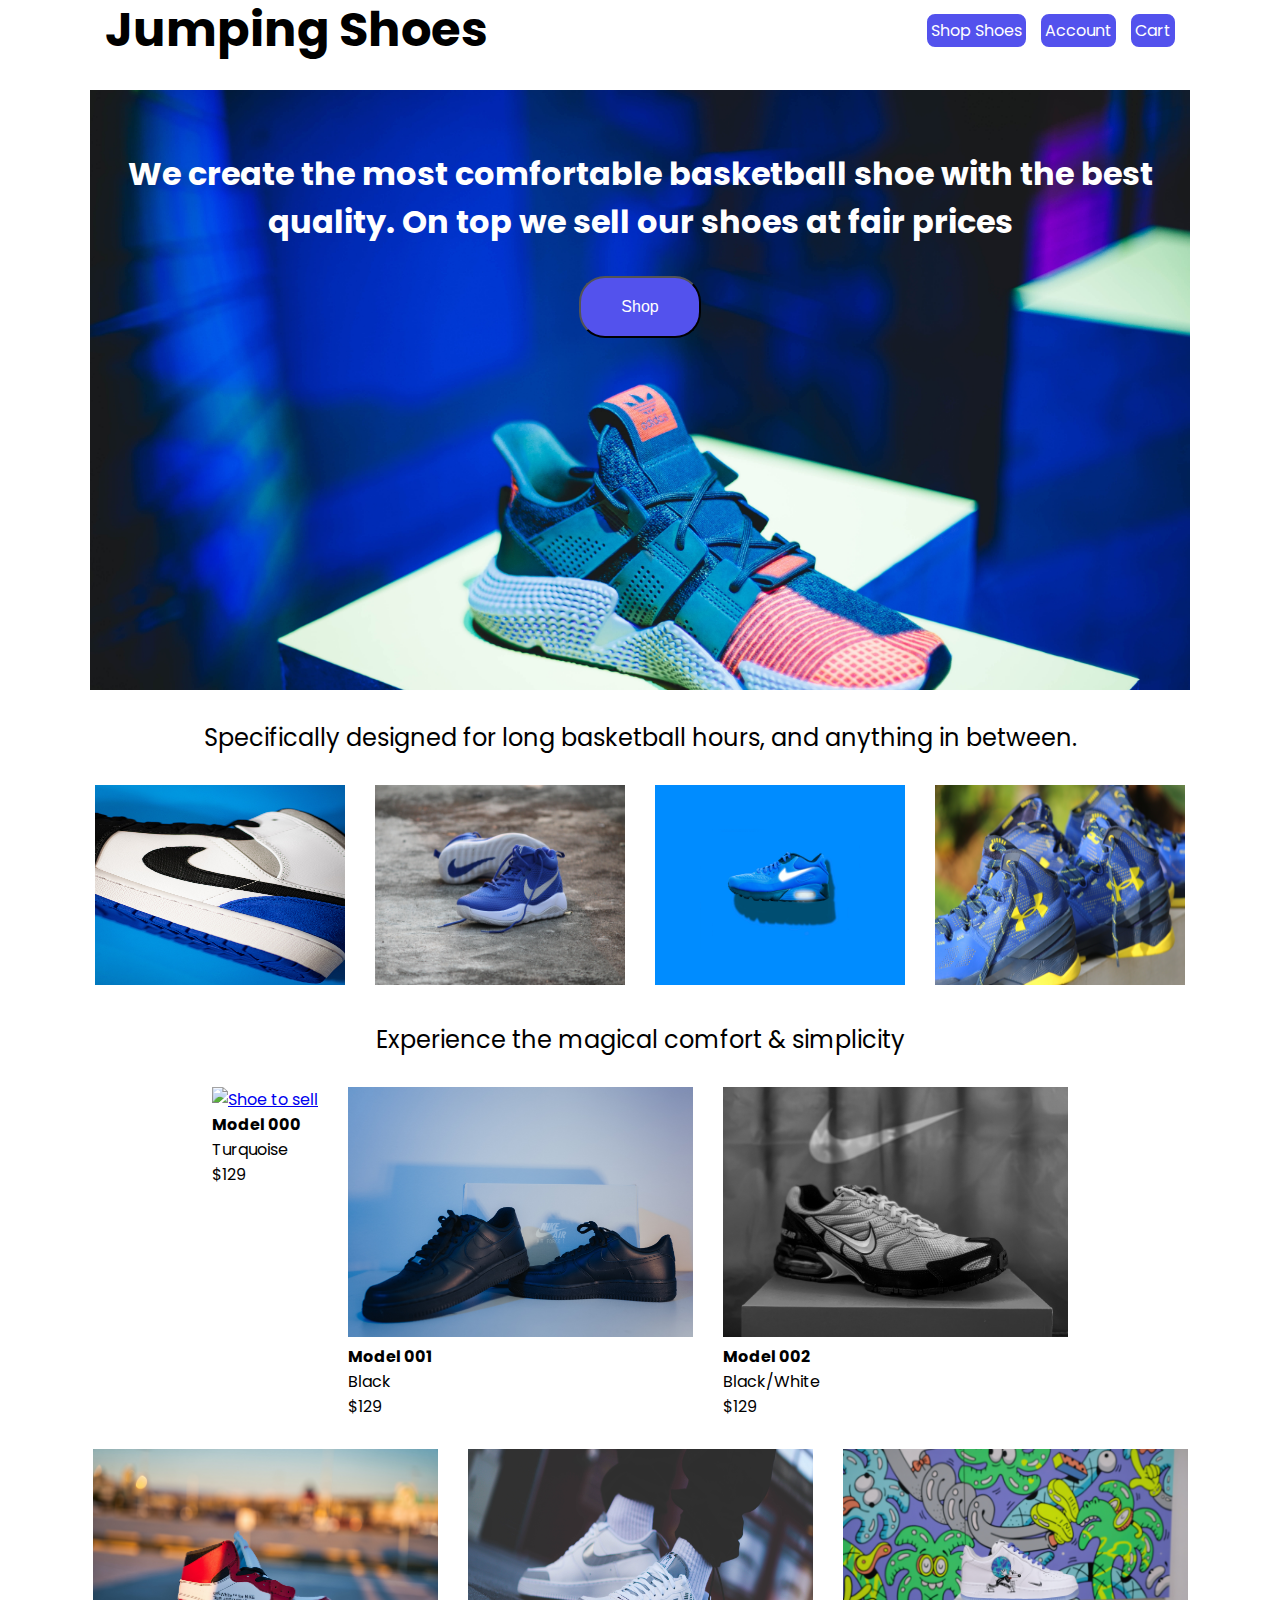
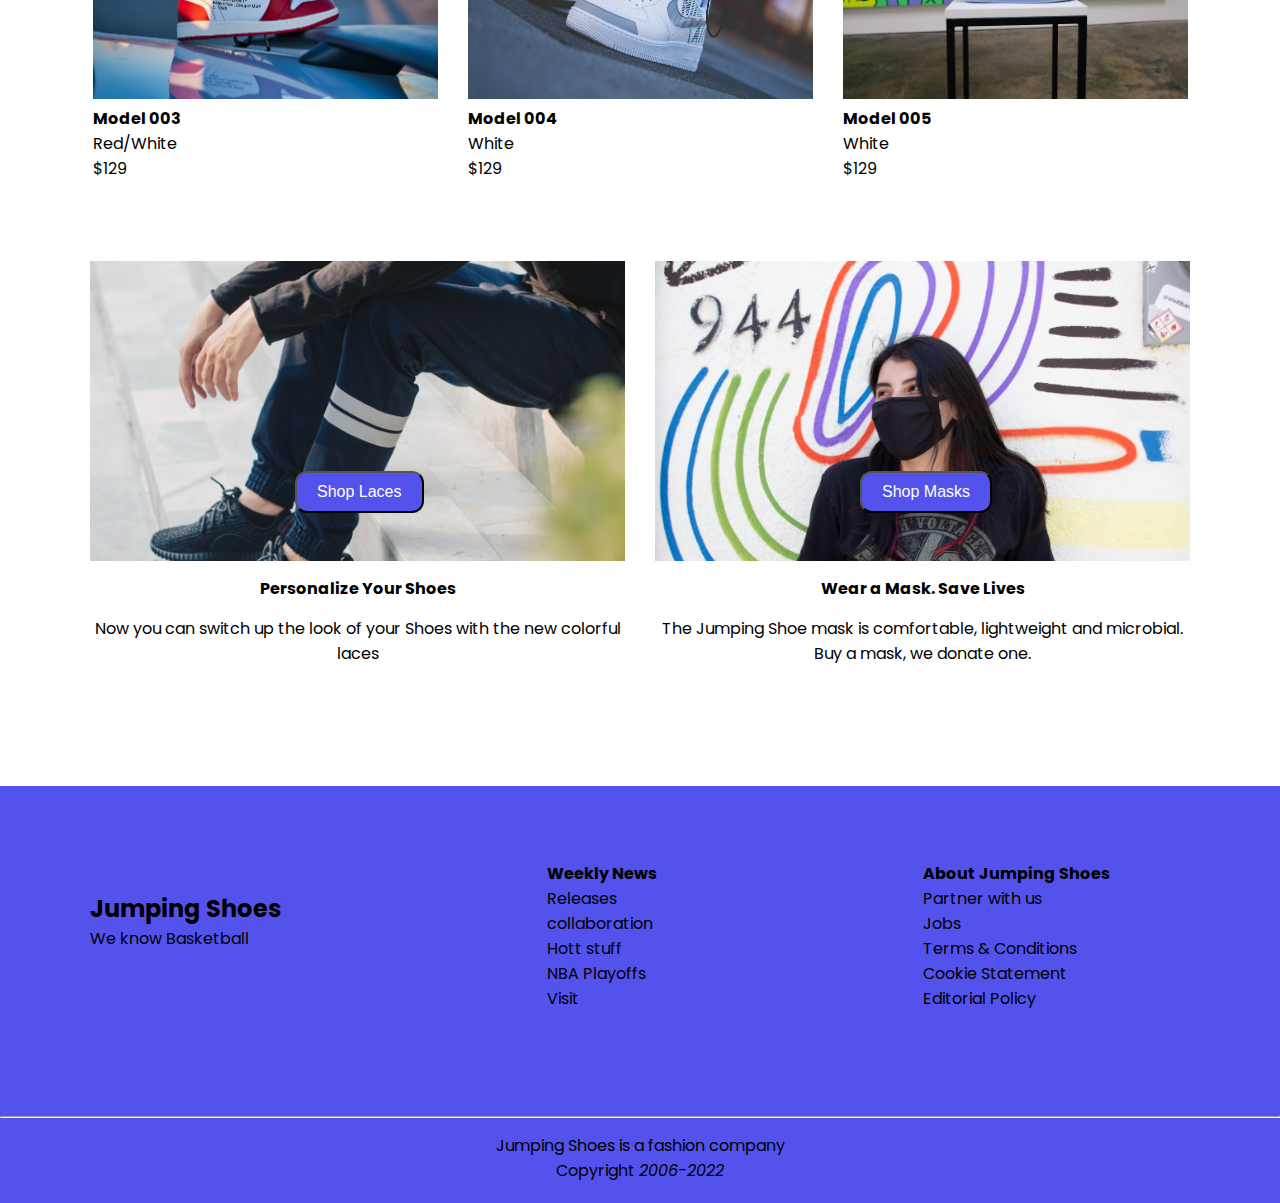
==== index.html @ 4d4266dc "Created all files and finished UI (HMTL, CSS)" ====
<!DOCTYPE html>
<html lang="en">
<head>
    <meta charset="UTF-8">
    <meta http-equiv="X-UA-Compatible" content="IE=edge">
    <meta name="viewport" content="width=device-width, initial-scale=1.0">
    <!--CDN link-->
    <link rel="stylesheet" href="https://cdnjs.cloudflare.com/ajax/libs/font-awesome/6.1.1/css/all.min.css" integrity="sha512-KfkfwYDsLkIlwQp6LFnl8zNdLGxu9YAA1QvwINks4PhcElQSvqcyVLLD9aMhXd13uQjoXtEKNosOWaZqXgel0g==" crossorigin="anonymous" referrerpolicy="no-referrer" />
    <link rel="stylesheet" href="./style.css">
    <title>Jumping shoes</title>
</head>
<body>
    <!--Navigation bar-->
    <nav class="navbar">
        <div class="container">
            <div class="logo">
                <h1>Jumping Shoes</h1>
            </div>
            <ul>
                <li><a href="#">Shop Shoes</a></li>
                <li><a href="#">Account</a></li>
                <li><a href="#">Cart</a></li>
            </ul>
        </div>
    </nav>
    <!--Header-->
    <header class="header">
        <div class="container">
            <div>
                <h1>We create the most comfortable basketball shoe with the best quality. On top we sell our shoes at fair prices</h1>
            </div>
            <div>
                <button class="shopping-btn" type="button">Shop</button>
            </div>
        </div>
    </header>
    <!--Short section-->
    <section class="short-section">
        <div class="container">
            <p>Specifically designed for long basketball hours, and anything in between.</p>
        </div>
    </section>

    <!--Section 1-->
    <section class="section-pic">
        <div class="container">
            
                <div class="pic">
                    <img src="./images/shoe1.jpg" alt="Basketball shoe">
                </div>
                <div class="pic">
                    <img src="./images/shoe2.jpg" alt="Basketball shoe">
                </div>
                <div class="pic">
                    <img src="./images/shoe3.jpg" alt="Basketball shoe">
                </div>
                <div class="pic">
                    <img src="./images/shoe4.jpg" alt="Basketball shoe">
                </div>
        </div>
    </section>
    <!--Short section 2-->
    <section class="short-section2">
        <div class="container">  
        <p>Experience the magical comfort & simplicity</p>
    </div>
    </section>
    <!--Boxex 1-->
    <section class="boxes1">
        <div class="container">
            <div class="box">
                <a href="#"><img src="./images/shop-shoe1.jpg" alt="Shoe to sell"></a>
                <p class="shoe-model">Model 000</p>
                <p>Turquoise</p>
                <p>$129</p>
            </div>
            <div class="box">
                <a href="#"><img src="./images/shop-shoe2.jpg" alt="Shoe to sell"></a>
                <p class="shoe-model">Model 001</p>
                <p>Black</p>
                <p>$129</p>
            </div>
            <div class="box">
                <a href="#"><img src="./images/shop-shoe3.jpg" alt="Shoe to sell"></a>
                <p class="shoe-model">Model 002</p>
                <p>Black/White</p>
                <p>$129</p>
            </div>
        </div>
    </section>
    <!--Boxes 2-->
    <section class="boxes2">  
    <div class="container">
        <div class="box">
            <a href="#"><img src="./images/shop-shoe4.jpg" alt="Shoe to sell"></a>
            <p class="shoe-model">Model 003</p>
            <p>Red/White</p>
            <p>$129</p>
        </div>
        <div class="box">
            <a href="#"><img src="./images/shop-shoe5.jpg" alt="Shoe to sell"></a>
            <p class="shoe-model">Model 004</p>
            <p>White</p>
            <p>$129</p>
        </div>
        <div class="box">
            <a href="#"><img src="./images/shop-shoe6.jpg" alt="Shoe to sell"></a>
            <p class="shoe-model">Model 005</p>
            <p>White</p>
            <p>$129</p>
        </div>
    </div>
</section>
<!--Section 3-->
<section class="mask-perso">
    <div class="container">
        <div class="personalize">  
        <div class="perso-btn">
            <button type="button">Shop Laces</button>
        </div>
        <div class="description">
            <h4>Personalize Your Shoes</h4>
            <p>Now you can switch up the look of your Shoes with the new colorful laces</p>
        </div>
    </div>
    <div class="mask">  
        <div class="mask-btn">
            <button type="button">Shop Masks</button>
        </div>
        <div class="description">
            <h4>Wear a Mask. Save Lives</h4>
            <p>The Jumping Shoe mask is comfortable, lightweight and microbial. Buy a mask, we donate one.</p>
        </div>
    </div>

    </div>
</section>
<!--Footer-->
    <footer class="footer">
        <div class="container">
            <div class="first-col">
                <h2>Jumping Shoes</h2>
                <p>We know Basketball</p>
                <ul>
                    <li><a><i class="fa-brands fa-twitter"></i></a></li>
                    <li><a><i class="fa-brands fa-facebook"></i></a></li>
                    <li><a><i class="fa-brands fa-instagram"></i></a></li>
                    <li><a><i class="fa-brands fa-youtube"></i></a></li>
                    <li><a><i class="fa-brands fa-linkedin"></i></a></li>
                    <li><a><i class="fa-brands fa-github"></i></a></li>
                </ul>
            </div>
            <div class="second-col">
                <span><p>Weekly News</p></span>
                <a href="#">Releases</a>
                <a href="#">collaboration</a>
                <a href="#">Hott stuff</a>
                <a href="#">NBA Playoffs</a>
                <a href="#">Visit</a>
            </div>
            <div class="third-col">
                <span><p>About Jumping Shoes</p></span>
                <a href="#">Partner with us</a>
                <a href="#">Jobs</a>
                <a href="#">Terms & Conditions</a>
                <a href="#">Cookie Statement</a>
                <a href="#">Editorial Policy</a>
            </div>
        </div>
        <hr>
        <div class="copyright">
           
            <p>Jumping Shoes is a fashion company</p>
            <p class="rights">Copyright <i class="fa-solid fa-copyright"> 2006-2022</i></p>
        </div>
    </footer>
    <!--Here begins JavaScript-->
    <script src="./app.js"></script>
</body>
</html>
---- style.css ----
@import url('https://fonts.googleapis.com/css2?family=Poppins:wght@200;400;600&family=Roboto:wght@400;700&display=swap');


* {
    box-sizing: border-box;
    padding: 0;
    margin: 0;
}

body {
    font-family: "Poppins", sans-serif;

}

.container {
    max-width: 1100px;
    margin: 0 auto;
}

/* Navbar area*/
.navbar ul li a {
    text-decoration: none;
    color: #fff;
   
}
.navbar a:hover {
    color: #1e90ff;
    transition: .5s;
    
}

.navbar ul li {
    list-style-type: none;
    margin-left: 15px;
    border: solid 2px #5352ed;
    background: #5352ed;
    padding: 2px;
    border-radius: 8px;
    cursor: pointer;
   
}

.navbar ul {
    margin-right: 15px;
}

.logo {
    margin-left: 15px;
    font-size: x-large;
    font-weight: bold;
}

.navbar .container {
    display: flex;
    height: 60px;
    justify-content: space-between;
    align-items: center;

}

.navbar ul {
    display: flex;
}

/* Header area*/
.header .container {
    margin-top: 30px;
    margin-bottom: 30px;
    background-image: url("./images/header-shoes.jpg");
    background-size: cover;
    color: #fff;
    display: flex;
    flex-direction: column;
    justify-content: space-between;
    align-items: center;
    height: 600px;
}

.header h1 {
    margin-top: 60px;
    font-weight: bold;
    text-align: center;

}

.shopping-btn {
    margin-bottom: 400px;
    margin-top: 30px;
    padding: 20px 40px;
    border-radius: 26px;
    background: #5352ed;
    color: #fff;
    font-size: 16px;
    cursor: pointer;
}

.shopping-btn:hover {
    color: #1e90ff;
    transition: .5s;
}


/* short-section*/
.short-section .container {
    display: flex;
    justify-content: center;
    margin-bottom: 30px;
}

.short-section .container p {
    font-size: x-large;
}

/* Section-pic*/
.section-pic img {
    width: 250px;
    height: 200px;
    background-size: cover;
    margin-right: 15px;
    margin-left: 15px;
}



.section-pic .container {
    display: flex;
    justify-content: center;
}


/* Short section 2 */
.short-section2 .container {
    margin-top: 30px;
    margin-bottom: 30px;
    display: flex;
    justify-content: center;
    
}

.short-section2 p {
    font-size: x-large;
}

/* Section boxes */
.boxes1 img {
    width: 345px;
    height: 250px;
}

.boxes1 .box {
    margin-right: 15px;
    margin-left: 15px;
    
}

.boxes1 .container {
    display: flex;
    justify-content: center;
}

.boxes2 img {
    width: 345px;
    height: 250px;
}

.boxes2 .box {
    margin-right: 15px;
    margin-left: 15px;
    
}

.boxes2 .container {
    margin-top: 30px;
    margin-bottom: 30px;
    display: flex;
    justify-content: center;
}

.container .shoe-model {
    font-weight: bold;
}

/* Personalize and Mask Section */
.mask-perso .container {
    margin-bottom: 30px;
    margin-top: 80px;
}

.personalize {
    margin-right: 15px;
    
}

.personalize button {
    margin-left: 205px;
    margin-top: 210px;
    padding: 10px 20px;
    border-radius: 12px;
    background: #5352ed;
    color: #fff;
    font-size: 16px;
    cursor: pointer;
}

.personalize button:hover {
    color: #1e90ff;
    transition: .5s;
}

.perso-btn {
    width: 535px;
    height: 300px;
    background-image: url("./images/create-shoes.jpg");
    background-size: cover;
}


.mask button {
    margin-left: 205px;
    margin-top: 210px;
    padding: 10px 20px;
    border-radius: 12px;
    background: #5352ed;
    color: #fff;
    font-size: 16px;
    cursor: pointer;
}

.mask button:hover {
    color: #1e90ff;
    transition: .5s;
}


.mask {
    margin-left: 15px;
    
}

.mask-btn {
    width: 535px;
    height: 300px;
    background-image: url("./images/mask.jpg");
    background-size: cover;
}

.mask-perso .container {
    display: flex;
    justify-content: center;
    
}

.mask-perso .container .description {
    text-align: center;
}

.mask-perso .container .description h4{
    margin-top: 15px;
    margin-bottom: 15px;
}

/* Footer */
.footer {
    background: #5352ed;
}

.footer .container { 
    height: 300px;
    display: flex;
    justify-content: space-between;
    align-items: center;
    margin-top: 120px;
    margin-bottom: 30px;

}

.footer .container a{
    text-decoration: none;
    color: black;
}

.footer .second-col {
    display: flex;
    flex-direction: column;
    
}

.second-col p {
    font-weight: bold;
}

.footer .third-col {
    display: flex;
    flex-direction: column;
    margin-right: 80px;
    
}

.third-col p {
    font-weight: bold;
}

.footer ul li {
    display: inline;
}

.footer ul {
    margin-top: 30px;
}

.footer a:hover {
    color: #1e90ff;
    transition: .5s;
}

.footer a {
    cursor: pointer;
}

.footer .copyright {
    display: flex;
    flex-direction: column;
    align-items: center;
}

.footer .copyright .rights {
    margin-bottom: 20px;
}


hr{
    margin-bottom: 15px;
}






/* Media queries*/
@media(max-width: 968px){

    .short-section p {
        text-align: center;
    }

   .section-pic .container {
    flex-direction: column;
    align-items: center;
   }

   .section-pic img {
    margin-bottom: 30px;
   }
}

@media(max-width: 640px){

    .navbar .container {
        flex-direction: column;
    }   

    .navbar ul {
        margin-top: 20px;
        
    }

    .header .container {
        margin-top: 80px;
    }
    
}

@media(max-width: 968px){
    .boxes1 .container {
        flex-direction: column;
        align-items: center;
    }

    .boxes2 .container {
        flex-direction: column;
        align-items: center;
    }
    
    .box{
        margin-bottom: 30px;
    }
}

@media(max-width: 968px){
    .mask-perso .container {
        display: block;     
    }
    .personalize {
        margin: auto;
    }
    .mask {
        margin: auto;
    }
    .perso-btn {
        margin: 0 auto;
        
    }
    .mask-btn {
        margin: 0 auto;
    }
    .personalize {
        margin-bottom: 50px;
    }
    .mask-perso .container .description h4{
        font-size: x-large;
        margin-bottom: 2px;
    }
   
}

@media(max-width: 968px){

    .footer{
        text-align: center;
    }
    .footer .container {
        height: 500px;
        flex-direction: column;
        margin: 0 auto;
    }
    .footer .second-col {
        margin: 0;
        margin-bottom: 30px;
    }
    .footer .third-col {
        margin: 0;
        margin-bottom: 20px;
    }
    .footer .first-col {
        margin-top: 20px;
    }
}
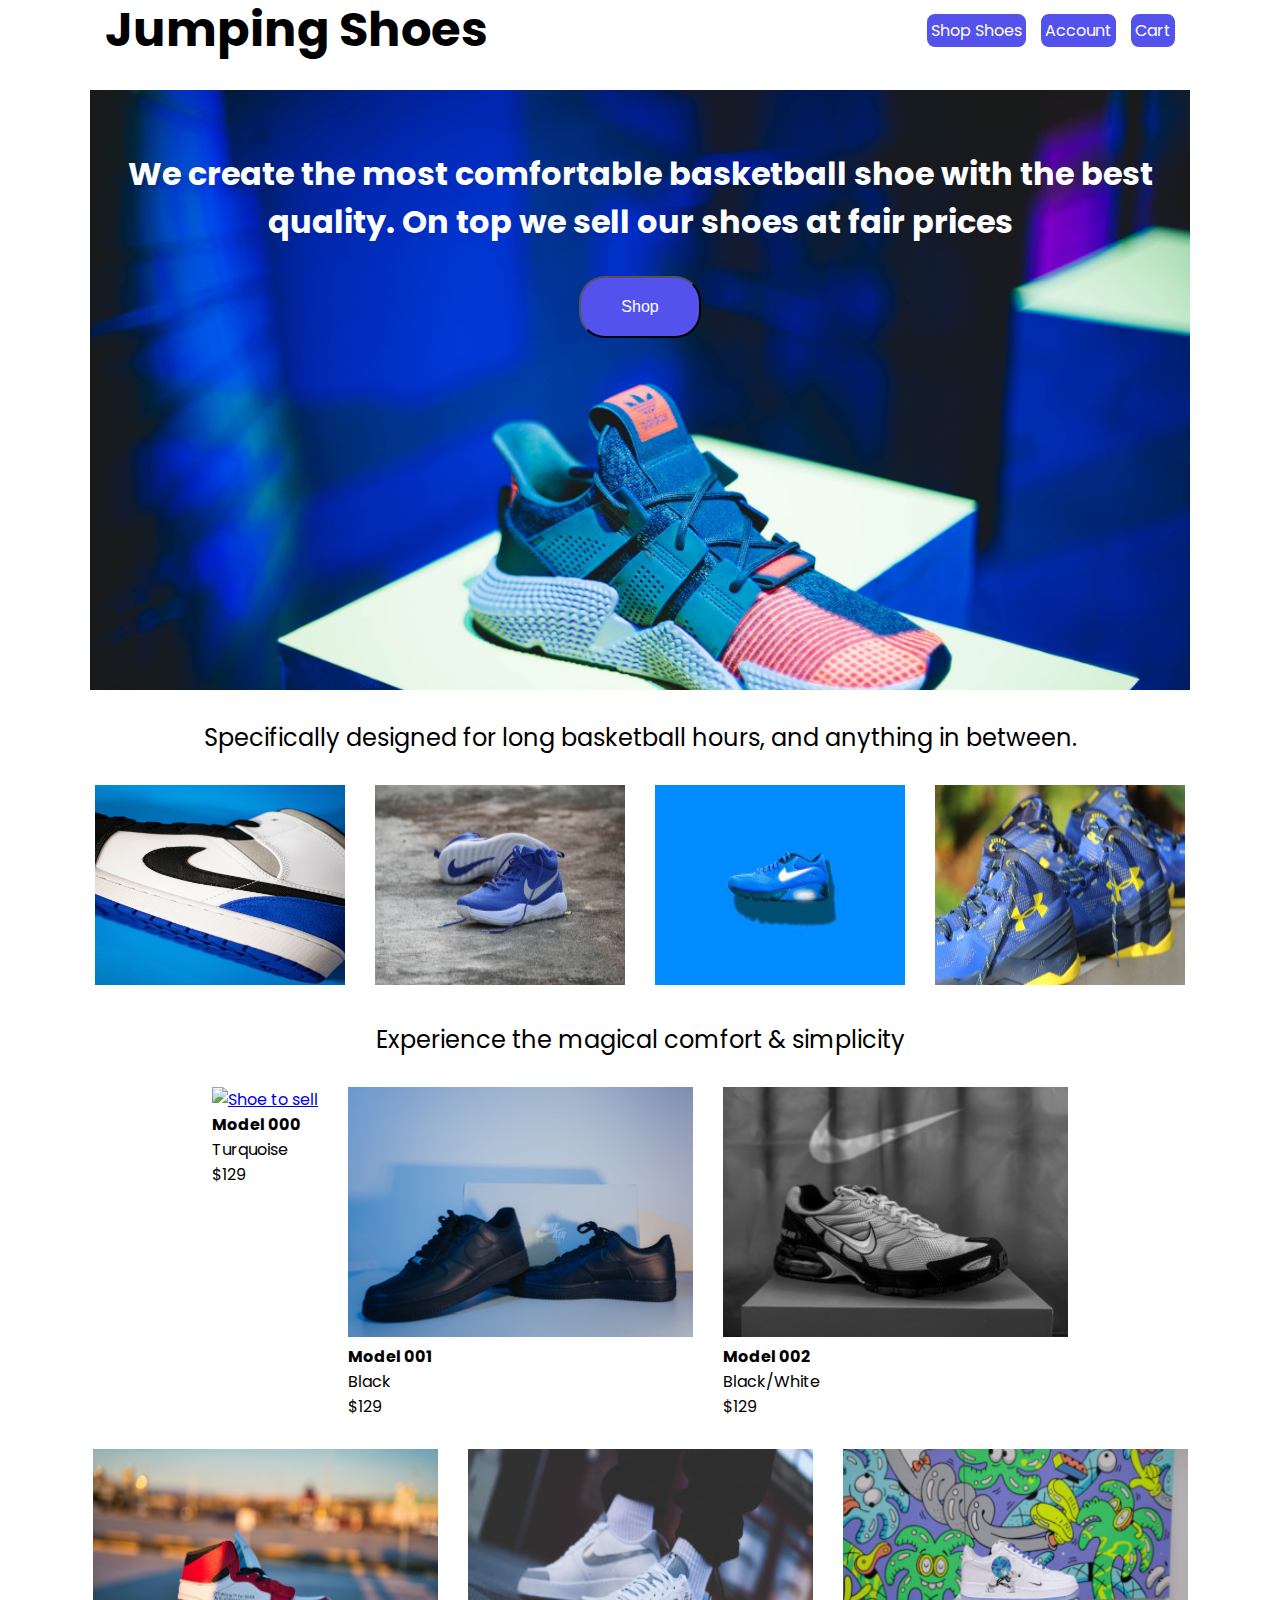
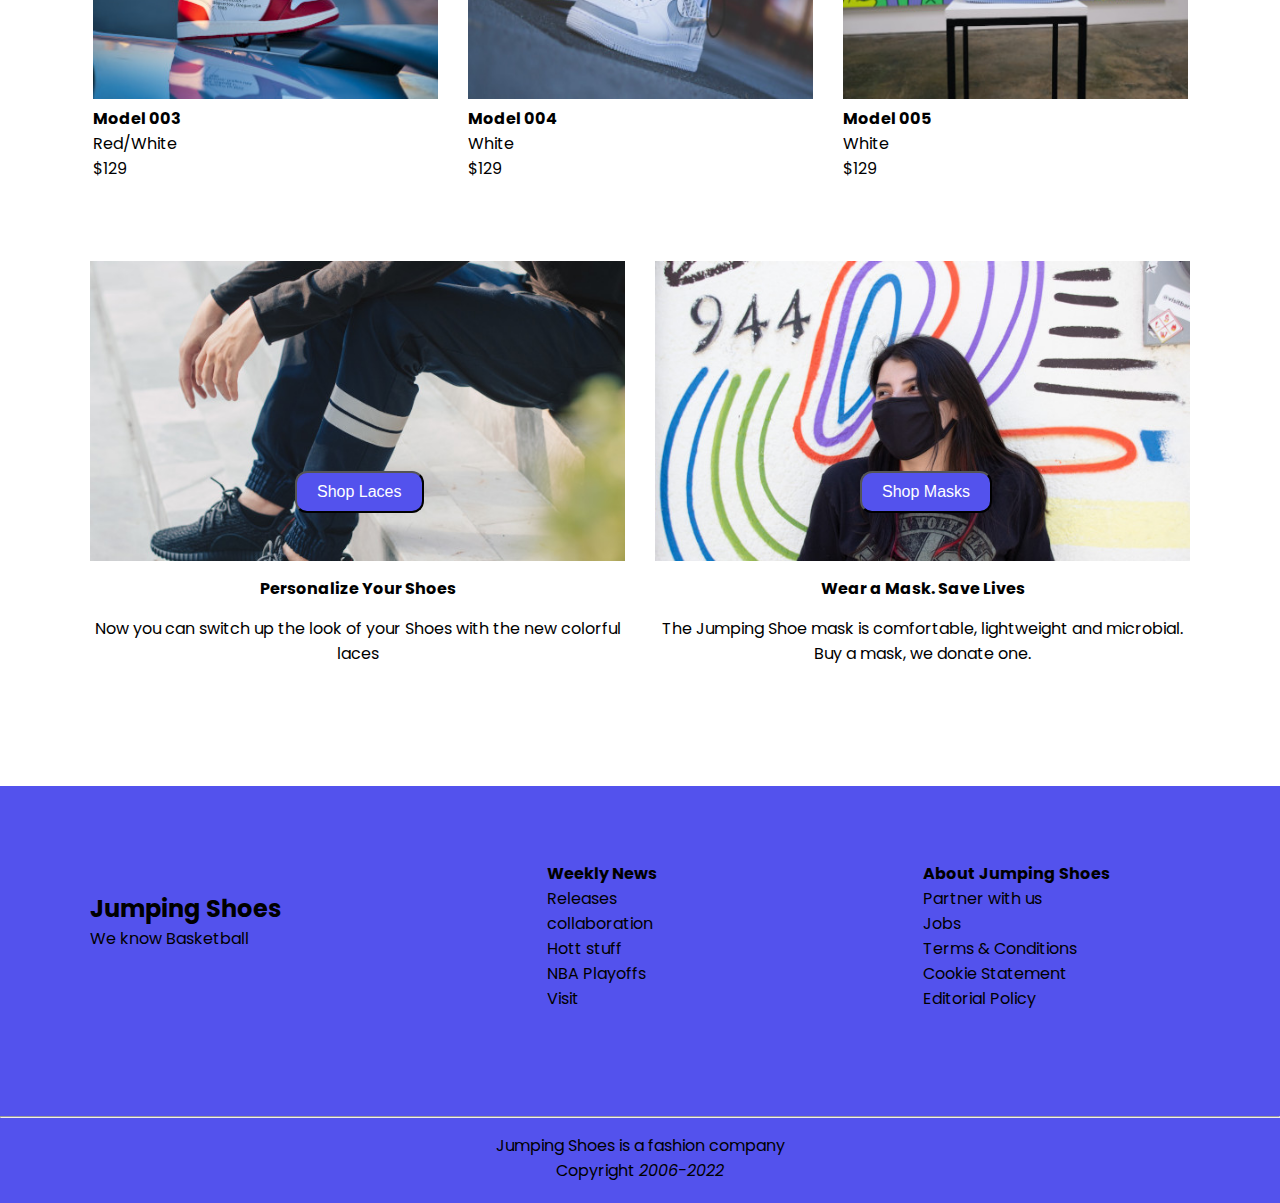
==== commit 42fe3779: "Created a setIntervall feature for a paragraph" ====
--- a/index.html
+++ b/index.html
@@ -37,7 +37,7 @@
     <!--Short section-->
     <section class="short-section">
         <div class="container">
-            <p>Specifically designed for long basketball hours, and anything in between.</p>
+            <p class="text-pic">Specifically designed for long basketball hours, and anything in between.</p>
         </div>
     </section>
 
@@ -46,16 +46,16 @@
         <div class="container">
             
                 <div class="pic">
-                    <img src="./images/shoe1.jpg" alt="Basketball shoe">
+                    <img src="./images/shoe1.jpg" class="shoe1" alt="Basketball shoe">
                 </div>
                 <div class="pic">
-                    <img src="./images/shoe2.jpg" alt="Basketball shoe">
+                    <img src="./images/shoe2.jpg" class="shoe2" alt="Basketball shoe">
                 </div>
                 <div class="pic">
-                    <img src="./images/shoe3.jpg" alt="Basketball shoe">
+                    <img src="./images/shoe3.jpg" class="shoe3" alt="Basketball shoe">
                 </div>
                 <div class="pic">
-                    <img src="./images/shoe4.jpg" alt="Basketball shoe">
+                    <img src="./images/shoe4.jpg" class="shoe4" alt="Basketball shoe">
                 </div>
         </div>
     </section>
--- a/style.css
+++ b/style.css
@@ -66,7 +66,7 @@
 .header .container {
     margin-top: 30px;
     margin-bottom: 30px;
-    background-image: url("./images/header-shoes.jpg");
+    background-image: url("./images/header-shoes-big.jpg");
     background-size: cover;
     color: #fff;
     display: flex;
@@ -111,6 +111,10 @@
     font-size: x-large;
 }
 
+.text-pic {
+    transition-delay: 2s;
+}
+
 /* Section-pic*/
 .section-pic img {
     width: 250px;
@@ -335,8 +339,6 @@
 
 
 
-
-
 /* Media queries*/
 @media(max-width: 968px){
 
@@ -387,9 +389,33 @@
     }
 }
 
+@media(max-width: 364px){
+    .box img {
+        width: 280px;
+        height: 200px;
+    }
+    .box p {
+        text-align: center;
+    }
+}
+
+@media(max-width: 280px){
+    .box img {
+        width: 200px;;
+        height: 140px;
+    }
+    .section-pic img {
+        width: 200px;
+        height: 140px;
+    }
+   
+}
+
 @media(max-width: 968px){
     .mask-perso .container {
-        display: block;     
+        display: flex;
+        flex-direction: column;
+
     }
     .personalize {
         margin: auto;
@@ -413,6 +439,60 @@
     }
    
 }
+
+/*  Feature  */
+@media(max-width: 540px){
+    .perso-btn {
+        width: 235px;
+        height: 300px;
+        background-image: url("./images/create-shoes.jpg");
+        background-size: cover;
+    }    
+    .mask-btn {
+        width: 235px;
+        height: 300px;
+        background-image: url("./images/mask.jpg");
+        background-size: cover;
+    }
+    .personalize button {
+        margin-left: 50px;
+    }
+    .mask button {
+        margin-left: 50px;
+    }
+    .short-section2 .container p {
+        text-align: center;
+    }
+   
+}
+
+@media(max-width: 280px){
+    .perso-btn {
+        width: 200px;
+        height: 250px;
+        background-image: url("./images/create-shoes.jpg");
+        background-size: cover;
+    }    
+    .mask-btn {
+        width: 200px;
+        height: 250px;
+        background-image: url("./images/mask.jpg");
+        background-size: cover;
+    }
+    .personalize button {
+        margin-left: 35px;
+    }
+    .mask button {
+        margin-left: 35px;
+    }
+    .short-section2 .container p {
+        text-align: center;
+    }
+    
+}
+
+
+
 
 @media(max-width: 968px){
 
@@ -438,4 +518,16 @@
 }
 
 
-
+/* Media querie for the header background image (Performance)*/
+@media(max-width: 800px){
+    .header .container {
+        background-image: url("./images/header-shoes-medium.jpg");
+    }
+   
+}
+
+@media(max-width: 400px){
+    .header .container {
+        background-image: url("./images/header-shoes-small.jpg");
+    }
+}
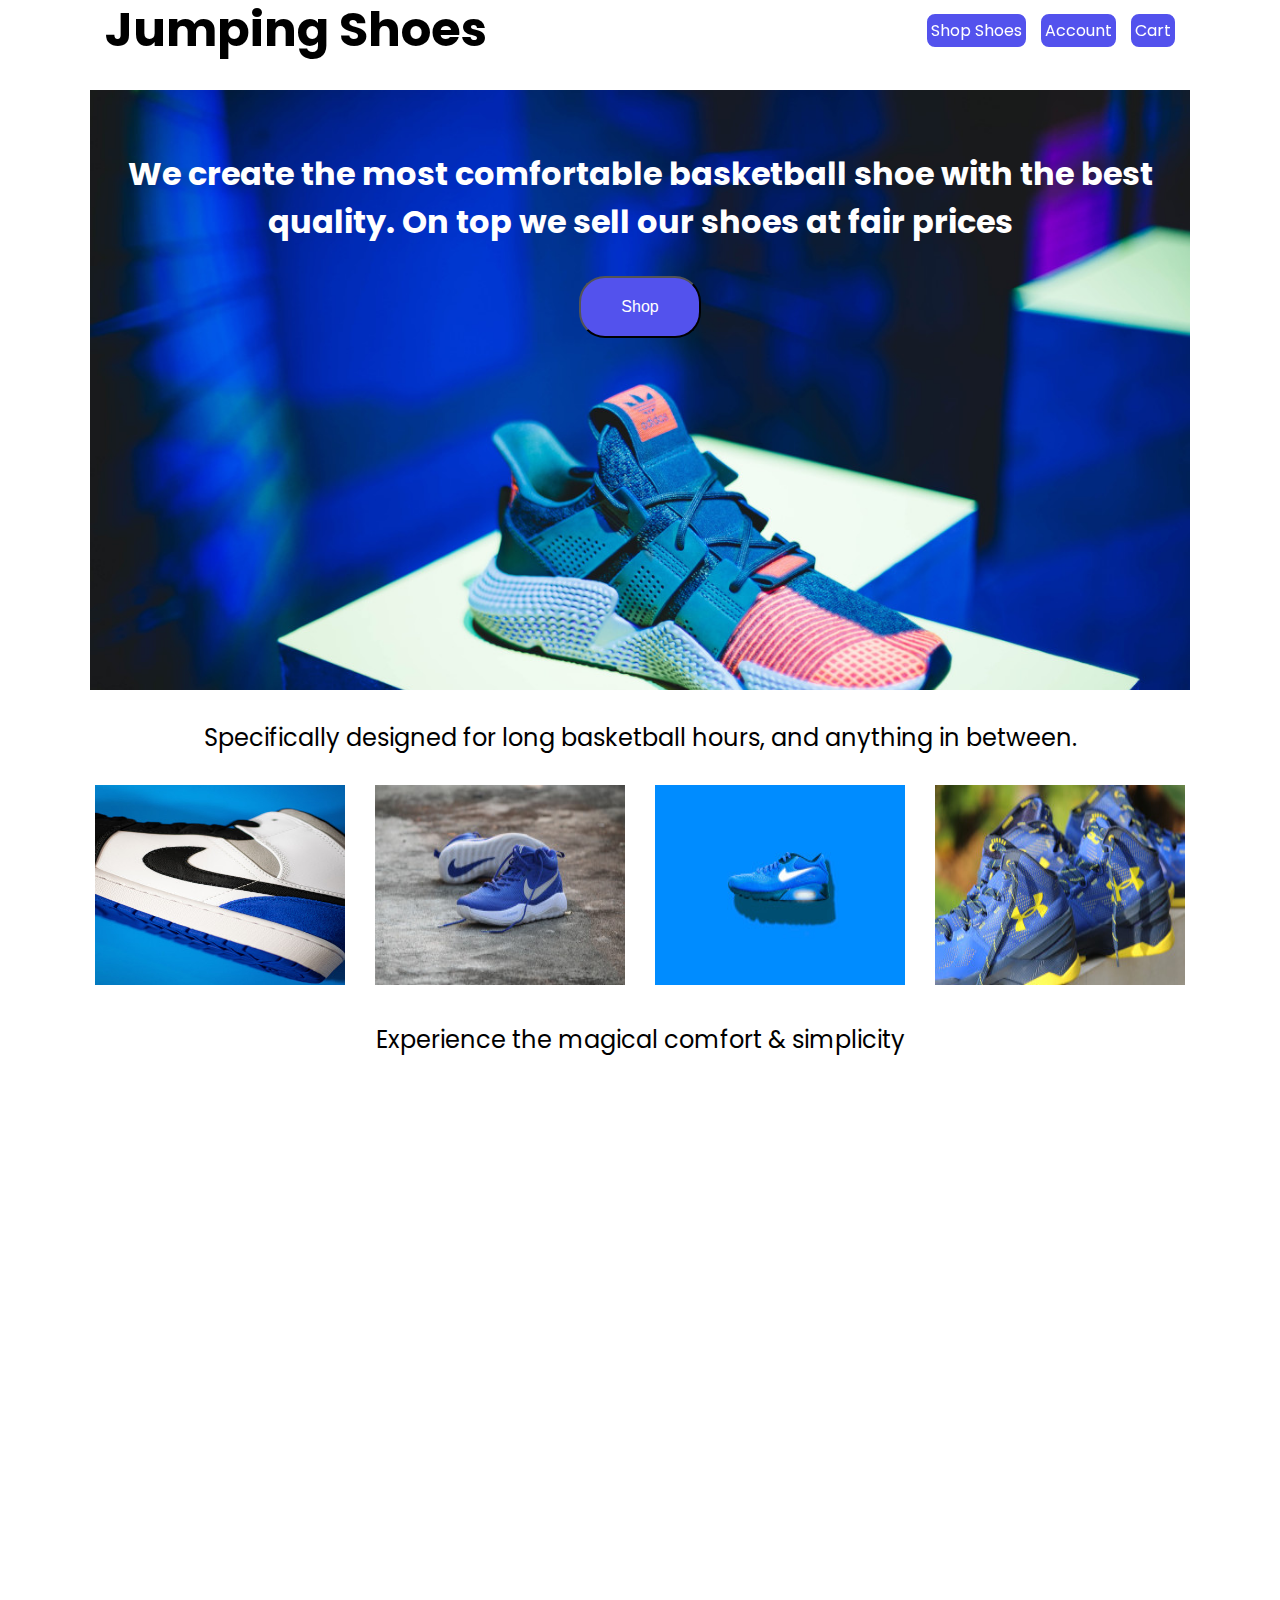
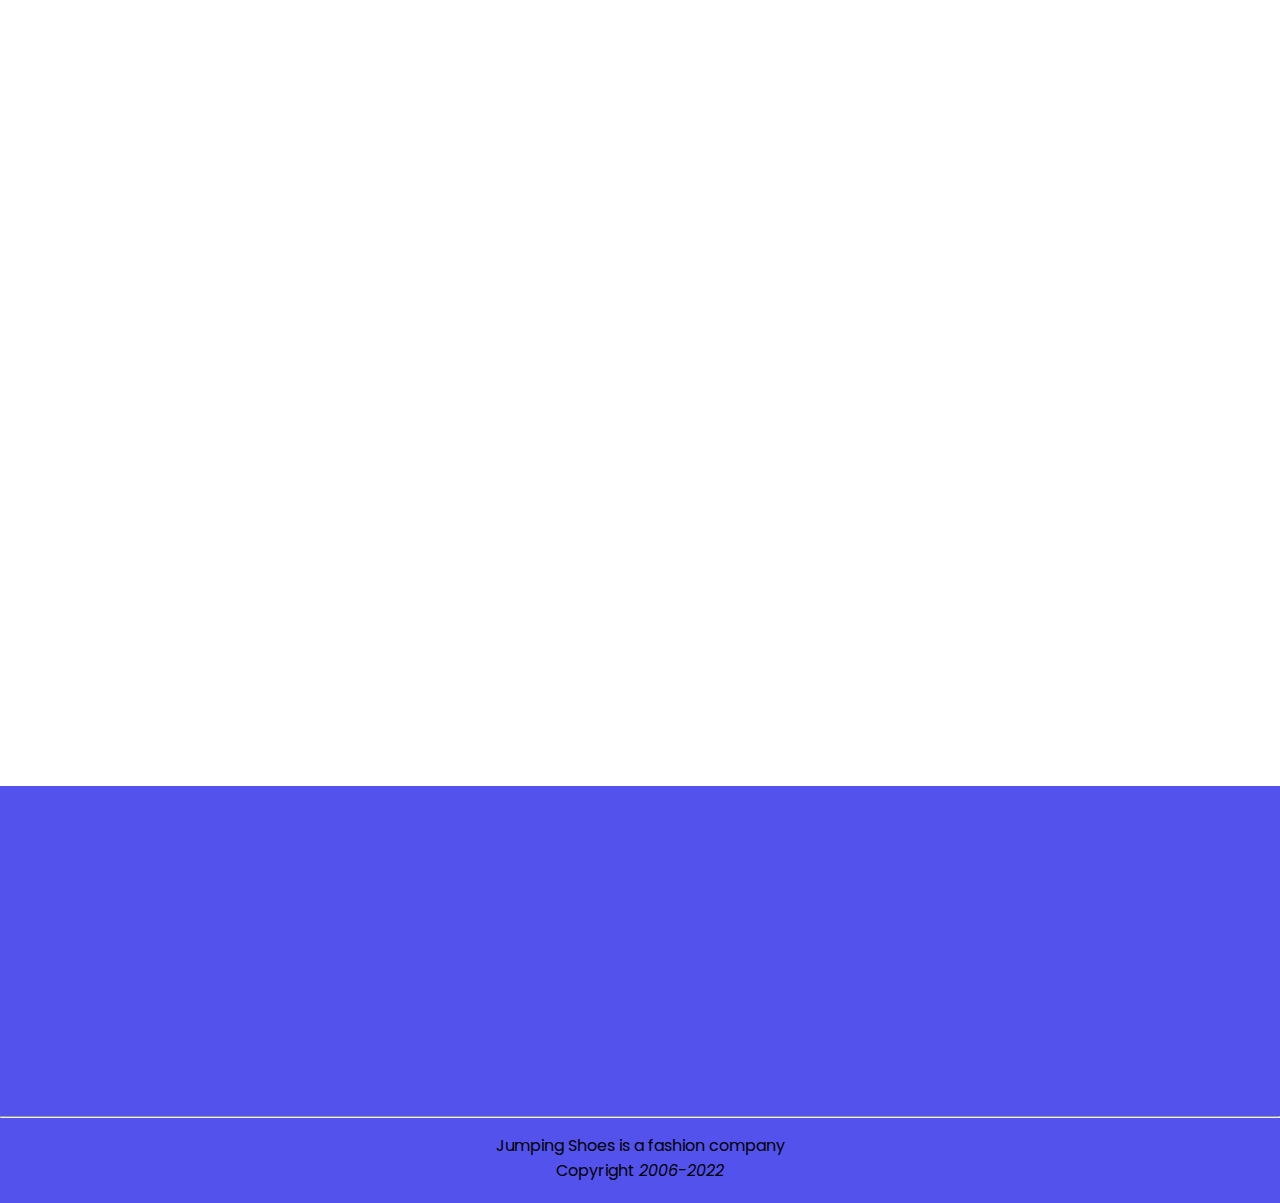
==== commit d546ae2d: "Added animations" ====
--- a/index.html
+++ b/index.html
@@ -6,25 +6,28 @@
     <meta name="viewport" content="width=device-width, initial-scale=1.0">
     <!--CDN link-->
     <link rel="stylesheet" href="https://cdnjs.cloudflare.com/ajax/libs/font-awesome/6.1.1/css/all.min.css" integrity="sha512-KfkfwYDsLkIlwQp6LFnl8zNdLGxu9YAA1QvwINks4PhcElQSvqcyVLLD9aMhXd13uQjoXtEKNosOWaZqXgel0g==" crossorigin="anonymous" referrerpolicy="no-referrer" />
+    <!--AOS link-->
+    <link rel="stylesheet" href="https://unpkg.com/aos@next/dist/aos.css" />
+    <!--Css link-->
     <link rel="stylesheet" href="./style.css">
     <title>Jumping shoes</title>
 </head>
 <body>
     <!--Navigation bar-->
-    <nav class="navbar">
+    <nav class="navbar"  data-aos="fade-down" data-aos-duration="1000">
         <div class="container">
             <div class="logo">
                 <h1>Jumping Shoes</h1>
             </div>
             <ul>
-                <li><a href="#">Shop Shoes</a></li>
+                <li><a href="shop-page.html">Shop Shoes</a></li>
                 <li><a href="#">Account</a></li>
-                <li><a href="#">Cart</a></li>
+                <li><a href="shopping-cart.html">Cart</a></li>
             </ul>
         </div>
     </nav>
     <!--Header-->
-    <header class="header">
+    <header class="header" data-aos="fade-left" data-aos-easing="ease-in-out" data-aos-duration="1000" data-aos-mirror="true">
         <div class="container">
             <div>
                 <h1>We create the most comfortable basketball shoe with the best quality. On top we sell our shoes at fair prices</h1>
@@ -45,16 +48,16 @@
     <section class="section-pic">
         <div class="container">
             
-                <div class="pic">
+                <div class="pic" data-aos="fade-up" data-aos-duration="1000" data-aos-mirror="true">
                     <img src="./images/shoe1.jpg" class="shoe1" alt="Basketball shoe">
                 </div>
-                <div class="pic">
+                <div class="pic" data-aos="fade-down" data-aos-duration="1000" data-aos-mirror="true">
                     <img src="./images/shoe2.jpg" class="shoe2" alt="Basketball shoe">
                 </div>
-                <div class="pic">
+                <div class="pic" data-aos="fade-down" data-aos-duration="1000" data-aos-mirror="true">
                     <img src="./images/shoe3.jpg" class="shoe3" alt="Basketball shoe">
                 </div>
-                <div class="pic">
+                <div class="pic" data-aos="fade-up" data-aos-duration="1000" data-aos-mirror="true">
                     <img src="./images/shoe4.jpg" class="shoe4" alt="Basketball shoe">
                 </div>
         </div>
@@ -68,19 +71,19 @@
     <!--Boxex 1-->
     <section class="boxes1">
         <div class="container">
-            <div class="box">
+            <div class="box" data-aos="fade-right" data-aos-duration="1000" data-aos-mirror="true">
                 <a href="#"><img src="./images/shop-shoe1.jpg" alt="Shoe to sell"></a>
                 <p class="shoe-model">Model 000</p>
                 <p>Turquoise</p>
                 <p>$129</p>
             </div>
-            <div class="box">
+            <div class="box" data-aos="fade-right" data-aos-duration="1000" data-aos-mirror="true">
                 <a href="#"><img src="./images/shop-shoe2.jpg" alt="Shoe to sell"></a>
                 <p class="shoe-model">Model 001</p>
                 <p>Black</p>
                 <p>$129</p>
             </div>
-            <div class="box">
+            <div class="box" data-aos="fade-right" data-aos-duration="1000" data-aos-mirror="true">
                 <a href="#"><img src="./images/shop-shoe3.jpg" alt="Shoe to sell"></a>
                 <p class="shoe-model">Model 002</p>
                 <p>Black/White</p>
@@ -91,19 +94,19 @@
     <!--Boxes 2-->
     <section class="boxes2">  
     <div class="container">
-        <div class="box">
+        <div class="box" data-aos="fade-left" data-aos-duration="1000" data-aos-mirror="true">
             <a href="#"><img src="./images/shop-shoe4.jpg" alt="Shoe to sell"></a>
             <p class="shoe-model">Model 003</p>
             <p>Red/White</p>
             <p>$129</p>
         </div>
-        <div class="box">
+        <div class="box" data-aos="fade-left" data-aos-duration="1000" data-aos-mirror="true">
             <a href="#"><img src="./images/shop-shoe5.jpg" alt="Shoe to sell"></a>
             <p class="shoe-model">Model 004</p>
             <p>White</p>
             <p>$129</p>
         </div>
-        <div class="box">
+        <div class="box" data-aos="fade-left" data-aos-duration="1000" data-aos-mirror="true">
             <a href="#"><img src="./images/shop-shoe6.jpg" alt="Shoe to sell"></a>
             <p class="shoe-model">Model 005</p>
             <p>White</p>
@@ -112,7 +115,7 @@
     </div>
 </section>
 <!--Section 3-->
-<section class="mask-perso">
+<section class="mask-perso" data-aos="flip-up" data-aos-duration="1000" data-aos-mirror="true">
     <div class="container">
         <div class="personalize">  
         <div class="perso-btn">
@@ -138,7 +141,7 @@
 <!--Footer-->
     <footer class="footer">
         <div class="container">
-            <div class="first-col">
+            <div class="first-col" data-aos="fade-up" data-aos-duration="1000" data-aos-mirror="true">
                 <h2>Jumping Shoes</h2>
                 <p>We know Basketball</p>
                 <ul>
@@ -150,7 +153,7 @@
                     <li><a><i class="fa-brands fa-github"></i></a></li>
                 </ul>
             </div>
-            <div class="second-col">
+            <div class="second-col" data-aos="fade-down" data-aos-duration="1000" data-aos-mirror="true">
                 <span><p>Weekly News</p></span>
                 <a href="#">Releases</a>
                 <a href="#">collaboration</a>
@@ -158,7 +161,7 @@
                 <a href="#">NBA Playoffs</a>
                 <a href="#">Visit</a>
             </div>
-            <div class="third-col">
+            <div class="third-col" data-aos="fade-left" data-aos-duration="1000" data-aos-mirror="true">
                 <span><p>About Jumping Shoes</p></span>
                 <a href="#">Partner with us</a>
                 <a href="#">Jobs</a>
@@ -169,12 +172,16 @@
         </div>
         <hr>
         <div class="copyright">
-           
             <p>Jumping Shoes is a fashion company</p>
             <p class="rights">Copyright <i class="fa-solid fa-copyright"> 2006-2022</i></p>
         </div>
     </footer>
-    <!--Here begins JavaScript-->
+    <!--JavaScript link-->
     <script src="./app.js"></script>
+    <!--AOS JavaScript link-->
+    <script src="https://unpkg.com/aos@next/dist/aos.js"></script>
+    <script>
+      AOS.init();
+    </script>
 </body>
 </html>--- a/style.css
+++ b/style.css
@@ -9,7 +9,8 @@
 
 body {
     font-family: "Poppins", sans-serif;
-
+    overflow-x: hidden;
+    
 }
 
 .container {
@@ -335,7 +336,6 @@
 hr{
     margin-bottom: 15px;
 }
-
 
 
 
@@ -492,8 +492,6 @@
 }
 
 
-
-
 @media(max-width: 968px){
 
     .footer{
@@ -531,3 +529,10 @@
         background-image: url("./images/header-shoes-small.jpg");
     }
 }
+
+
+/* Webkit to hide scrollbar */
+::-webkit-scrollbar {
+    display: none;
+}
+
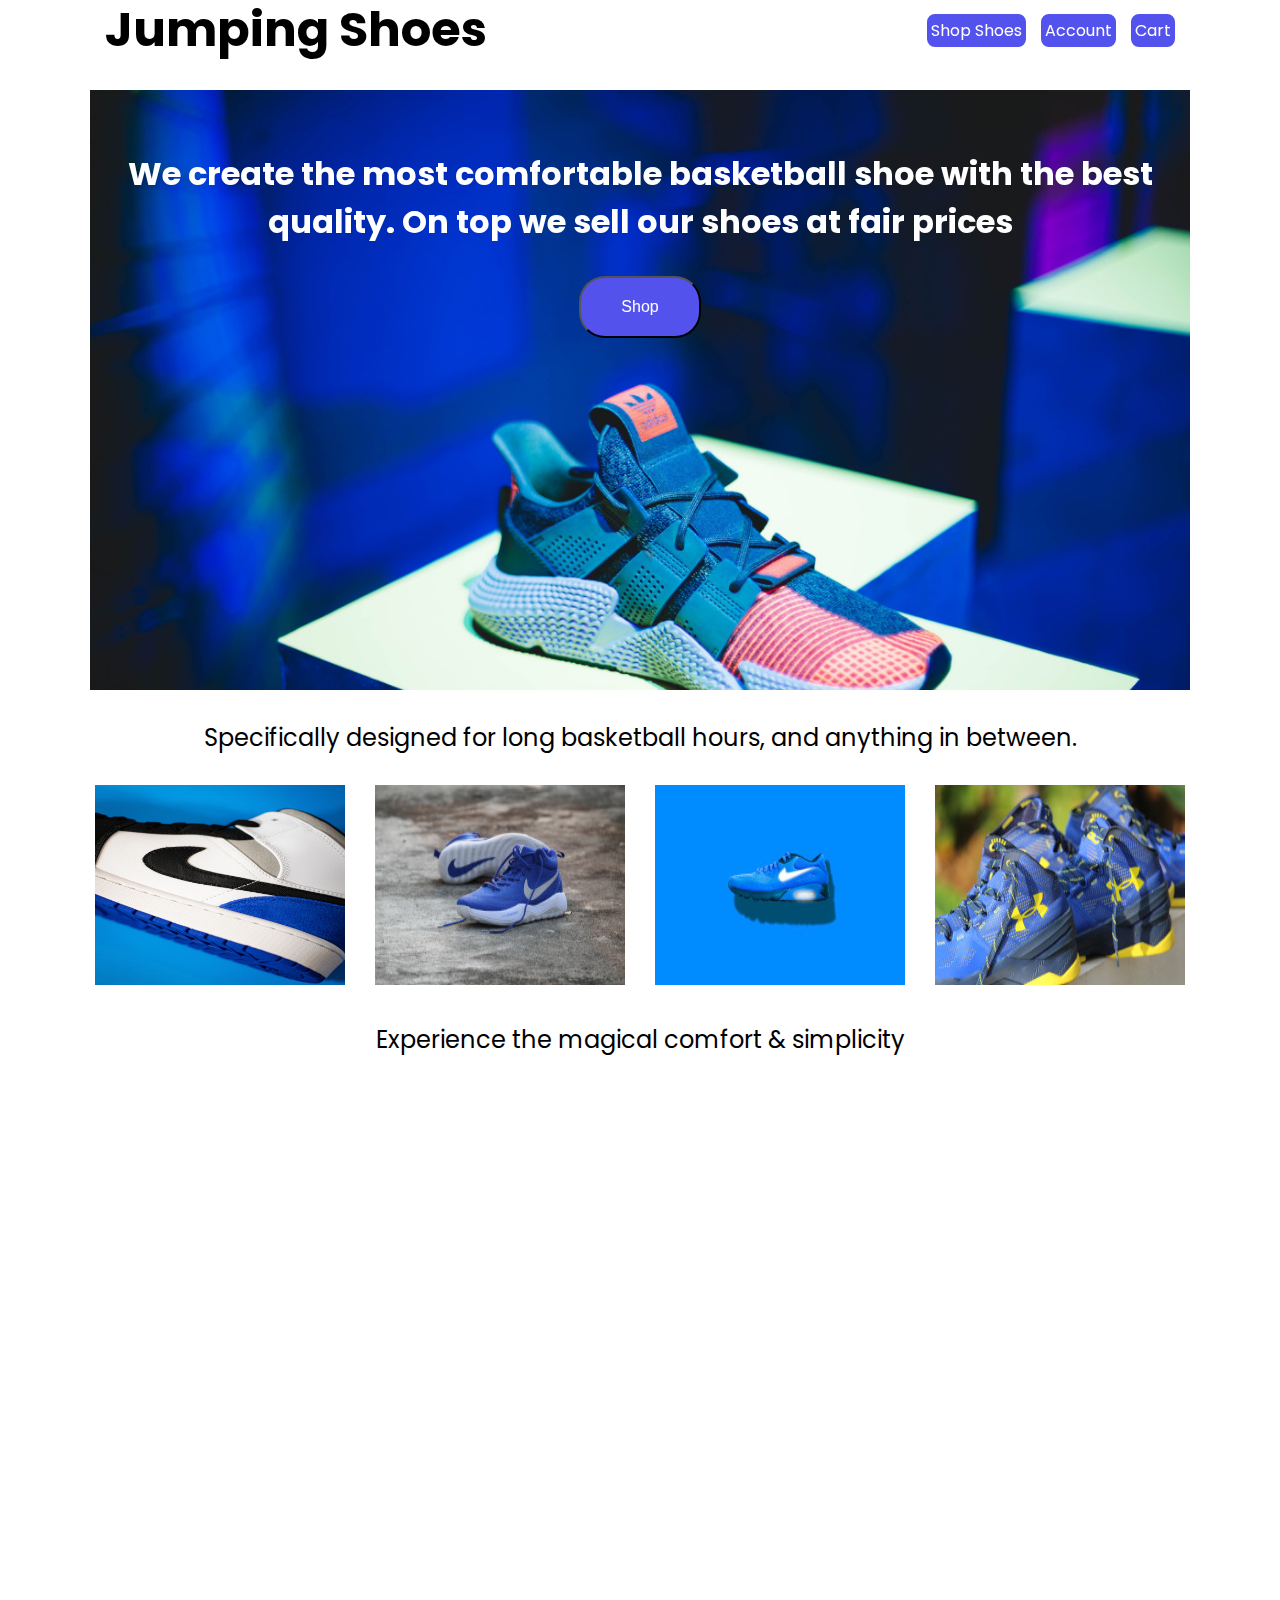
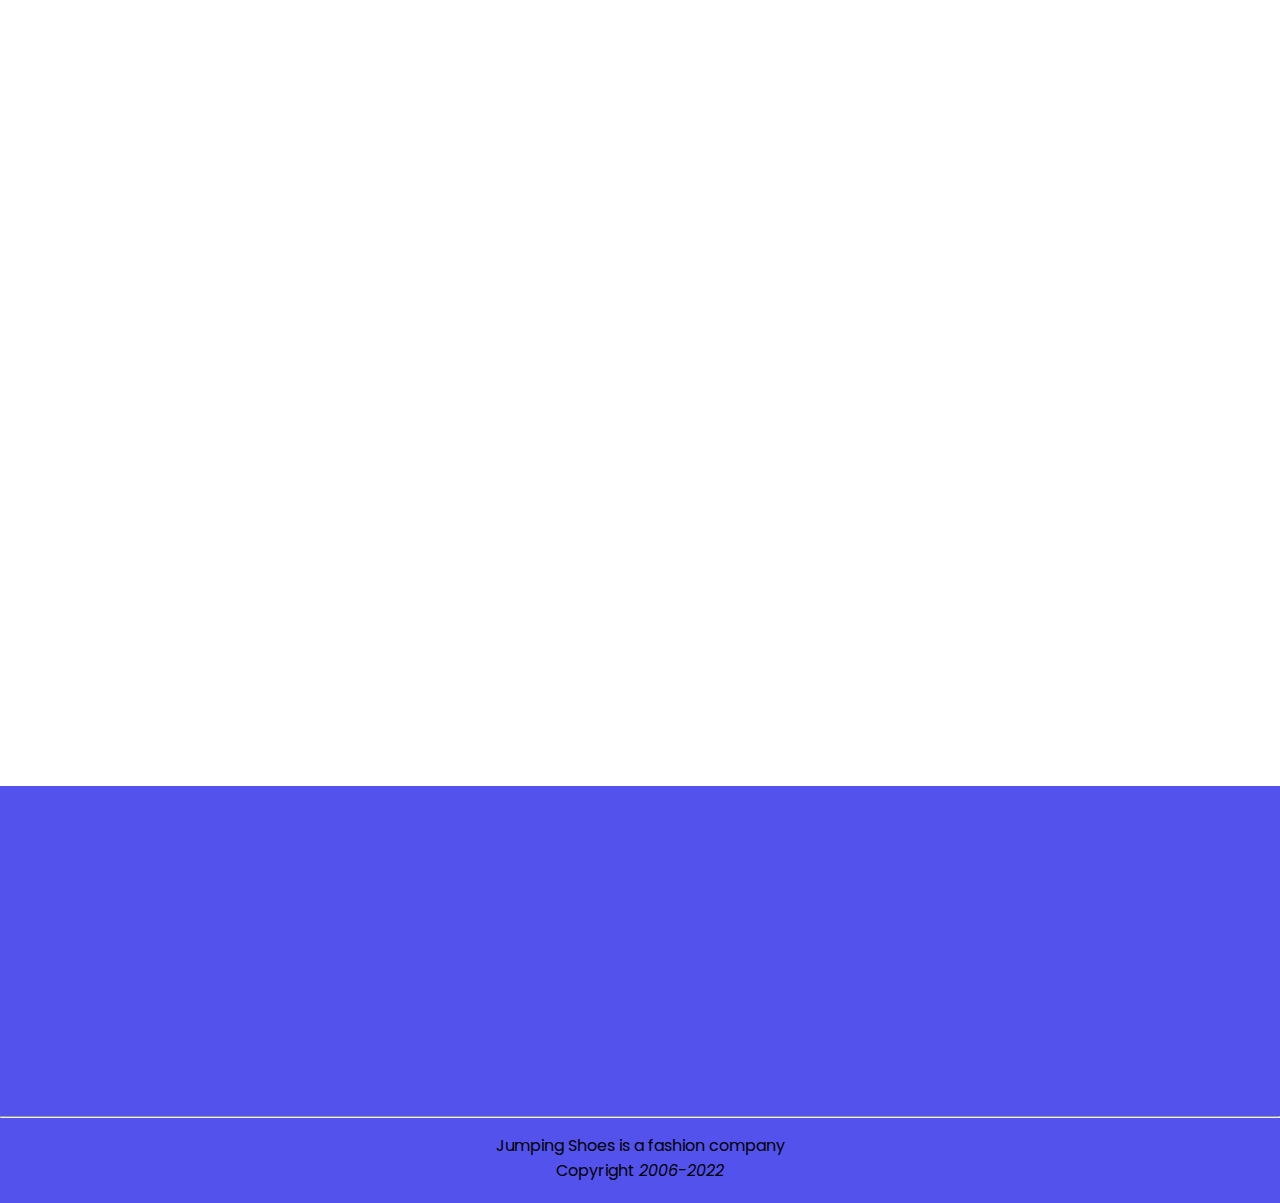
==== commit 2c8782e3: "Updated a feature" ====
--- a/index.html
+++ b/index.html
@@ -27,7 +27,7 @@
         </div>
     </nav>
     <!--Header-->
-    <header class="header" data-aos="fade-left" data-aos-easing="ease-in-out" data-aos-duration="1000" data-aos-mirror="true">
+    <header class="header" data-aos="flip-up" data-aos-easing="ease-in-out" data-aos-duration="1000" data-aos-mirror="true">
         <div class="container">
             <div>
                 <h1>We create the most comfortable basketball shoe with the best quality. On top we sell our shoes at fair prices</h1>
@@ -48,16 +48,16 @@
     <section class="section-pic">
         <div class="container">
             
-                <div class="pic" data-aos="fade-up" data-aos-duration="1000" data-aos-mirror="true">
+                <div class="pic" data-aos="fade-left" data-aos-duration="1000" data-aos-mirror="true">
                     <img src="./images/shoe1.jpg" class="shoe1" alt="Basketball shoe">
                 </div>
-                <div class="pic" data-aos="fade-down" data-aos-duration="1000" data-aos-mirror="true">
+                <div class="pic" data-aos="fade-right" data-aos-duration="1000" data-aos-mirror="true">
                     <img src="./images/shoe2.jpg" class="shoe2" alt="Basketball shoe">
                 </div>
-                <div class="pic" data-aos="fade-down" data-aos-duration="1000" data-aos-mirror="true">
+                <div class="pic" data-aos="fade-left" data-aos-duration="1000" data-aos-mirror="true">
                     <img src="./images/shoe3.jpg" class="shoe3" alt="Basketball shoe">
                 </div>
-                <div class="pic" data-aos="fade-up" data-aos-duration="1000" data-aos-mirror="true">
+                <div class="pic" data-aos="fade-right" data-aos-duration="1000" data-aos-mirror="true">
                     <img src="./images/shoe4.jpg" class="shoe4" alt="Basketball shoe">
                 </div>
         </div>
@@ -141,7 +141,7 @@
 <!--Footer-->
     <footer class="footer">
         <div class="container">
-            <div class="first-col" data-aos="fade-up" data-aos-duration="1000" data-aos-mirror="true">
+            <div class="first-col" data-aos="fade-right" data-aos-duration="1000" data-aos-mirror="true">
                 <h2>Jumping Shoes</h2>
                 <p>We know Basketball</p>
                 <ul>
@@ -153,7 +153,7 @@
                     <li><a><i class="fa-brands fa-github"></i></a></li>
                 </ul>
             </div>
-            <div class="second-col" data-aos="fade-down" data-aos-duration="1000" data-aos-mirror="true">
+            <div class="second-col" data-aos="fade-left" data-aos-duration="1000" data-aos-mirror="true">
                 <span><p>Weekly News</p></span>
                 <a href="#">Releases</a>
                 <a href="#">collaboration</a>
